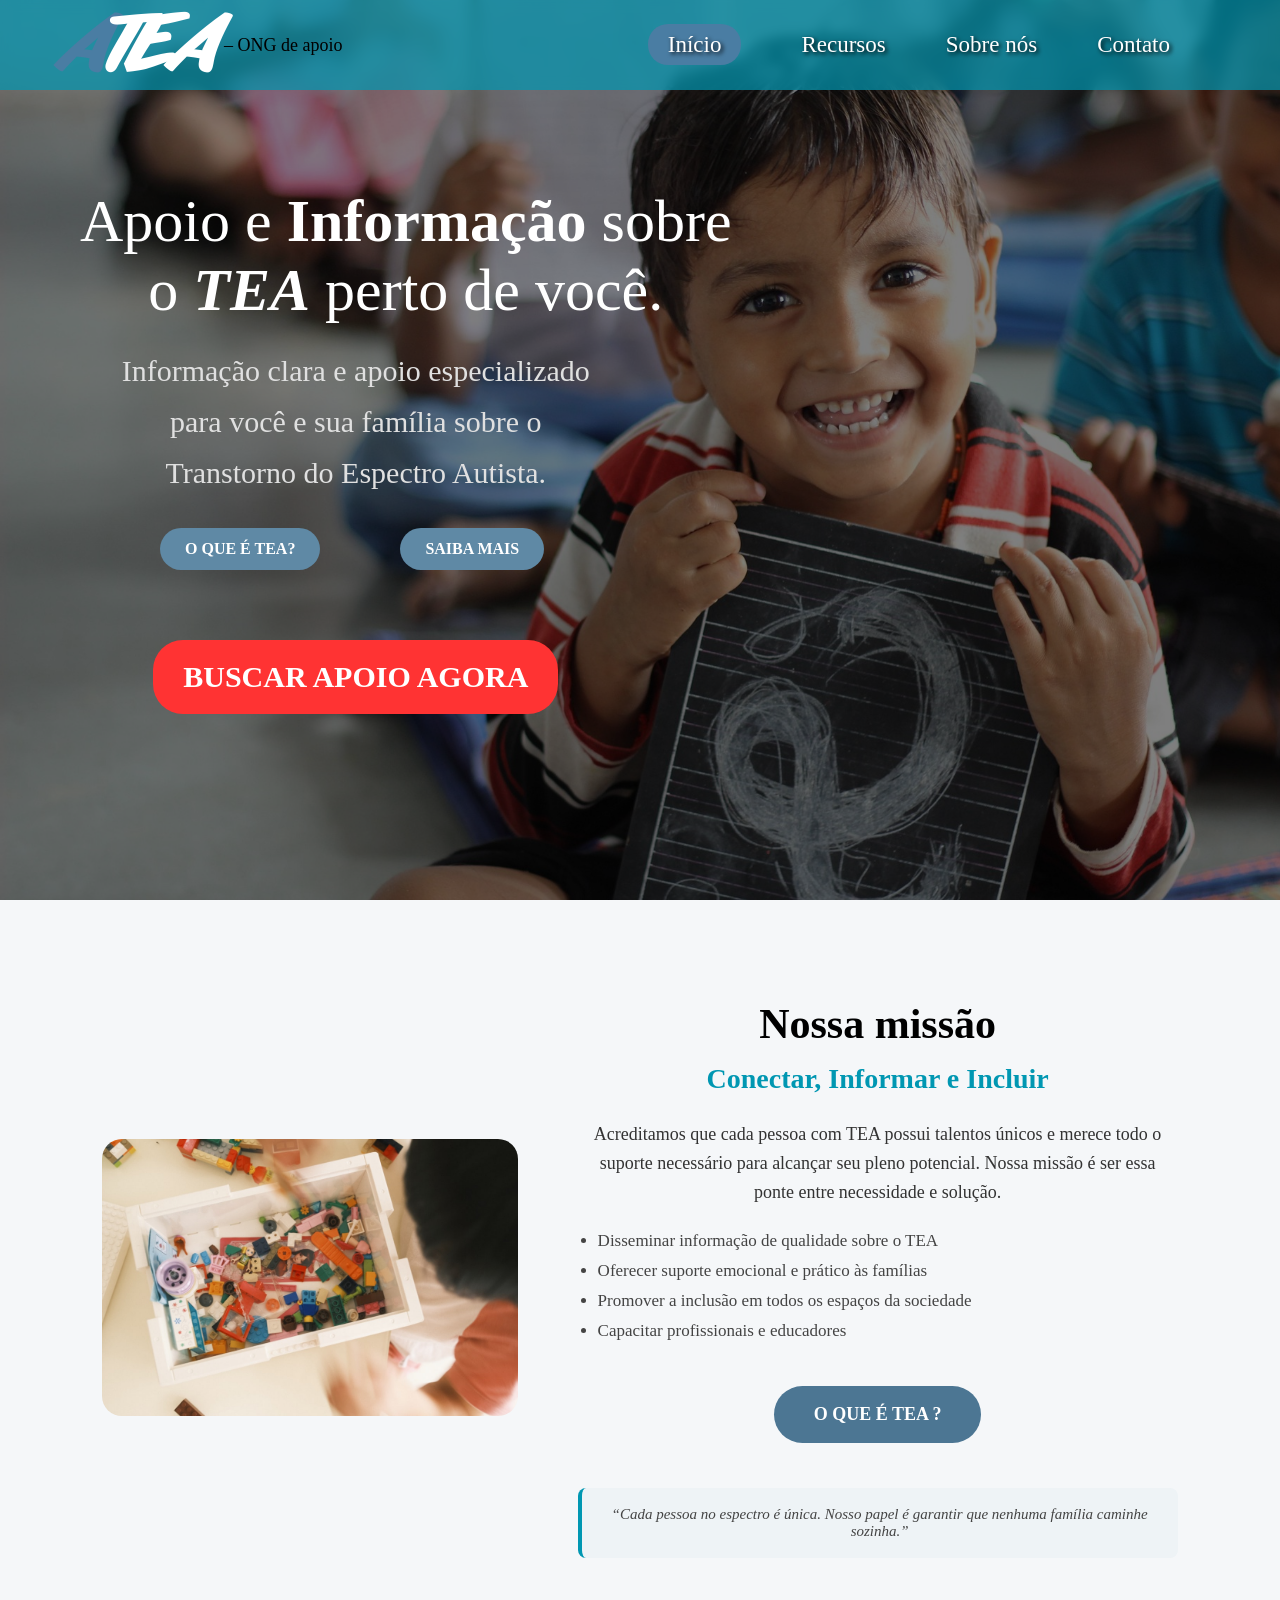
==== index.html @ 70c64d8e "Corrigindo nome dos arquivos para lowercase" ====
<!DOCTYPE html>
<html lang="pt-BR">
<head>
    <meta charset="UTF-8">
    <meta name="viewport" content="width=device-width, initial-scale=1.0">
    <title>ATEA - ONG de Apoio</title>
    <link rel="stylesheet" href="style.css">
</head>
<body>
    <section id="home">
        <header>
            <div class="logo">
                <h1><span class="azul">A</span>TEA</h1>
                <span class="sub">– ONG de apoio</span>
            </div>

            <nav>
                <ul>
                    <li><a href="#" class="active">Início</a></li>
                    <li><a href="#">Recursos</a></li>
                    <li><a href="#">Sobre nós</a></li>
                    <li><a href="#">Contato</a></li>
                </ul>
            </nav>
        </header>

        <section class="principal">
            <div class="overlay"></div>

            <div class="texto-principal">
                <h2>
                    Apoio e <strong>Informação</strong> sobre <br>
                    o <em>TEA</em> perto de você.
                </h2>

                <p>
                    Informação clara e apoio especializado <br>
                    para você e sua família sobre o <br>
                    Transtorno do Espectro Autista.
                </p>

                <div class="buttons">
                    <a href="#" class="btn">O QUE É TEA?</a>
                    <a href="#mission" class="btn">SAIBA MAIS</a>
                </div>

                <a href="#" class="btn-ajuda">BUSCAR APOIO AGORA</a>
            </div>
        </section>
    </section>
<section id="mission" class="mission">

    <div class="mission-container">

        <div class="mission-image">
            <img src="Assets/photo-1623203637967-fc58b8f80b10.jpg" alt="Criança brincando com blocos coloridos">
        </div>

        <div class="mission-content">

            <h1>Nossa missão</h1>
            <h2>Conectar, Informar e Incluir</h2>

            <p>
                Acreditamos que cada pessoa com TEA possui talentos únicos e
                merece todo o suporte necessário para alcançar seu pleno potencial.
                Nossa missão é ser essa ponte entre necessidade e solução.
            </p>

            <ul>
                <li>Disseminar informação de qualidade sobre o TEA</li>
                <li>Oferecer suporte emocional e prático às famílias</li>
                <li>Promover a inclusão em todos os espaços da sociedade</li>
                <li>Capacitar profissionais e educadores</li>
            </ul>

            <a href="#" class="btn-mission">O QUE É TEA ?</a>

            <blockquote>
                “Cada pessoa no espectro é única. Nosso papel é garantir que nenhuma família caminhe sozinha.”
            </blockquote>

        </div>

    </div>

</section>
</body>
</html>
---- style.css ----
* {
    margin: 0;
    padding: 0;
    box-sizing: border-box;
}
@font-face {
    font-family: Anothershabby ;
    src: url(Fonts/Anothershabby_trial.ttf);
}
@import url('https://fonts.googleapis.com/css2?family=Libre+Baskerville:ital,wght@0,400..700;1,400..700&display=swap');


body {
    font-family: Arial, Helvetica, sans-serif;
    padding-top: 30px; /* Compensa header fixo */
}
#home{ 
    background: url(Assets/Main-Background.jpg) center center/cover;
    background-position: 0% 0px;
}
html {
    scroll-behavior: smooth;
}



header {
    width: 100%;
    height: 90px;
    background-color: rgba(0, 151, 178, 0.70);
    backdrop-filter: blur(6px);
    display: flex;
    justify-content: space-between;
    align-items: center;
    padding: 0 60px;
    position:fixed;
    top: 0;
    z-index: 1000;
}

.logo {
    display: flex;
    align-items: center;
    gap: 10px;
}

.logo h1 {
    font-size: 40px;
    color: white;
    font-style: italic;
    font-family: anothershabby;
    font-size: 70px;
    margin-top:  15px;
}

.logo .azul {
    color: #4a7da3;
}

.logo .sub {
    color: black;
    font-size: 18px;
    font-family: Libre Baskerville;
}

nav ul {
    list-style: none;
    display: flex;
    gap: 40px;
    font-family: Libre Baskerville;
    margin-right: 40px;
}

nav a {
    text-decoration: none;
    text-shadow: black 2px 2px 4px ;
    color: white;
    font-size: 23px;
    transition: 0.3s;
    margin: 10px;
}

nav a:hover {
    opacity: 0.8;
}

nav .active {
    background-color: #4a7da3;
    padding: 8px 20px;
    border-radius: 20px;
}


.principal {
    height: 100vh;
    position: relative;
    display: flex;
    align-items: center;
    padding: 0 80px;
    text-align: center;
    margin-top: -30px
}

.overlay {
    position: absolute;
    inset: 0;
    background: rgba(0, 0, 0, 0.5);
    z-index: 1;
    pointer-events: none;
}

.texto-principal {
    position: relative;
    color: white;
    max-width: 700px;
    z-index: 2;
}

.texto-principal h2 {
    font-size: 60px;
    font-weight: 300;
    margin-bottom: 20px;
    font-family: Alice;
}

.texto-principal h2 strong {
    font-weight: 700;
}

.texto-principal h2 em {
    font-style: italic;
    font-weight: 600;
}

.texto-principal p {
    font-size: 30px;
    line-height: 1.7;
    margin-right: 100px;
    margin-bottom: 30px;
    color: #e0e0e0;
    font-family: merryweather;
    
}

.buttons {
    display: flex;
    gap: 0px;
    
}

.btn {
    background-color: #5f89a5;
    padding: 12px 25px;
    border-radius: 25px;
    text-decoration: none;
    color: white;
    font-weight: bold;
    transition: 0.3s;
    margin-left: 80px;
    font-family: Libre Baskerville;
}

.btn:hover {
    background-color: #4b6f87;
}


.btn-ajuda {
    display: inline-block;
    background-color: #ff3333;
    padding: 20px 30px;
    border-radius: 30px;
    text-decoration: none;
    color: white;
    font-size: 30px;
    font-weight: bold;
    transition: 0.3s;
    margin-top:70px ;
    margin-right: 100px;
    font-family: league spartan;
}

.btn-ajuda:hover {
    background-color: #cc0000;
}
/* ================= MISSÃO ================= */

.mission {
    padding: 100px 8%;
    background-color: #f5f7f9;
    text-align: center;
}

.mission-container {
    display: flex;
    align-items: center;
    justify-content: center;
    gap: 60px;
}

/* ===== IMAGEM ===== */

.mission-image img {
    width: 500px;
    max-width: 100%;
    border-radius: 20px;
    object-fit: cover;
}

/* ===== CONTEÚDO ===== */

.mission-content {
    max-width: 600px;
}

.mission-content h1 {
    font-size: 42px; 
    margin-bottom: 15px;
    font-weight: 600;
    font-family: playfair display;
}

.mission-content h2 {
    font-size: 28px;
    color: #0097b2;
    margin-bottom: 25px;
    font-weight: 600;
    font-family: DM serif display;
}

.mission-content p {
    font-size: 18px;
    line-height: 1.6;
    margin-bottom: 25px;
    color: #333;
    font-family: cormorant garamond
}

.mission-content ul {
    margin-bottom: 45px; 
    padding-left: 20px;
    font-family: libre baskerville;
    text-align: left;
}

.mission-content ul li {
    margin-bottom: 10px;
    font-size: 17px;
    color: #444;
}

/* ===== BOTÃO ===== */

.btn-mission {
    display: inline-block;
    background-color: #4c7693;
    color: white;
    padding: 18px 40px;
    border-radius: 50px;
    text-decoration: none;
    font-weight: bold;
    font-size: 18px;
    transition: 0.3s ease;
    font-family: libre baskerville;
}

.btn-mission:hover {
    background-color: #36586f;
    transform: scale(1.05);
}

/* ===== FRASE FINAL ===== */

.mission-content blockquote {
    margin-top: 45px;
    font-style: italic;
    background: #eef3f6; 
    padding: 18px 25px;
    border-left: 4px solid #0097b2;
    border-radius: 8px;
    font-size: 15px;
    color: #444;
    font-family: libre baskerville;
}
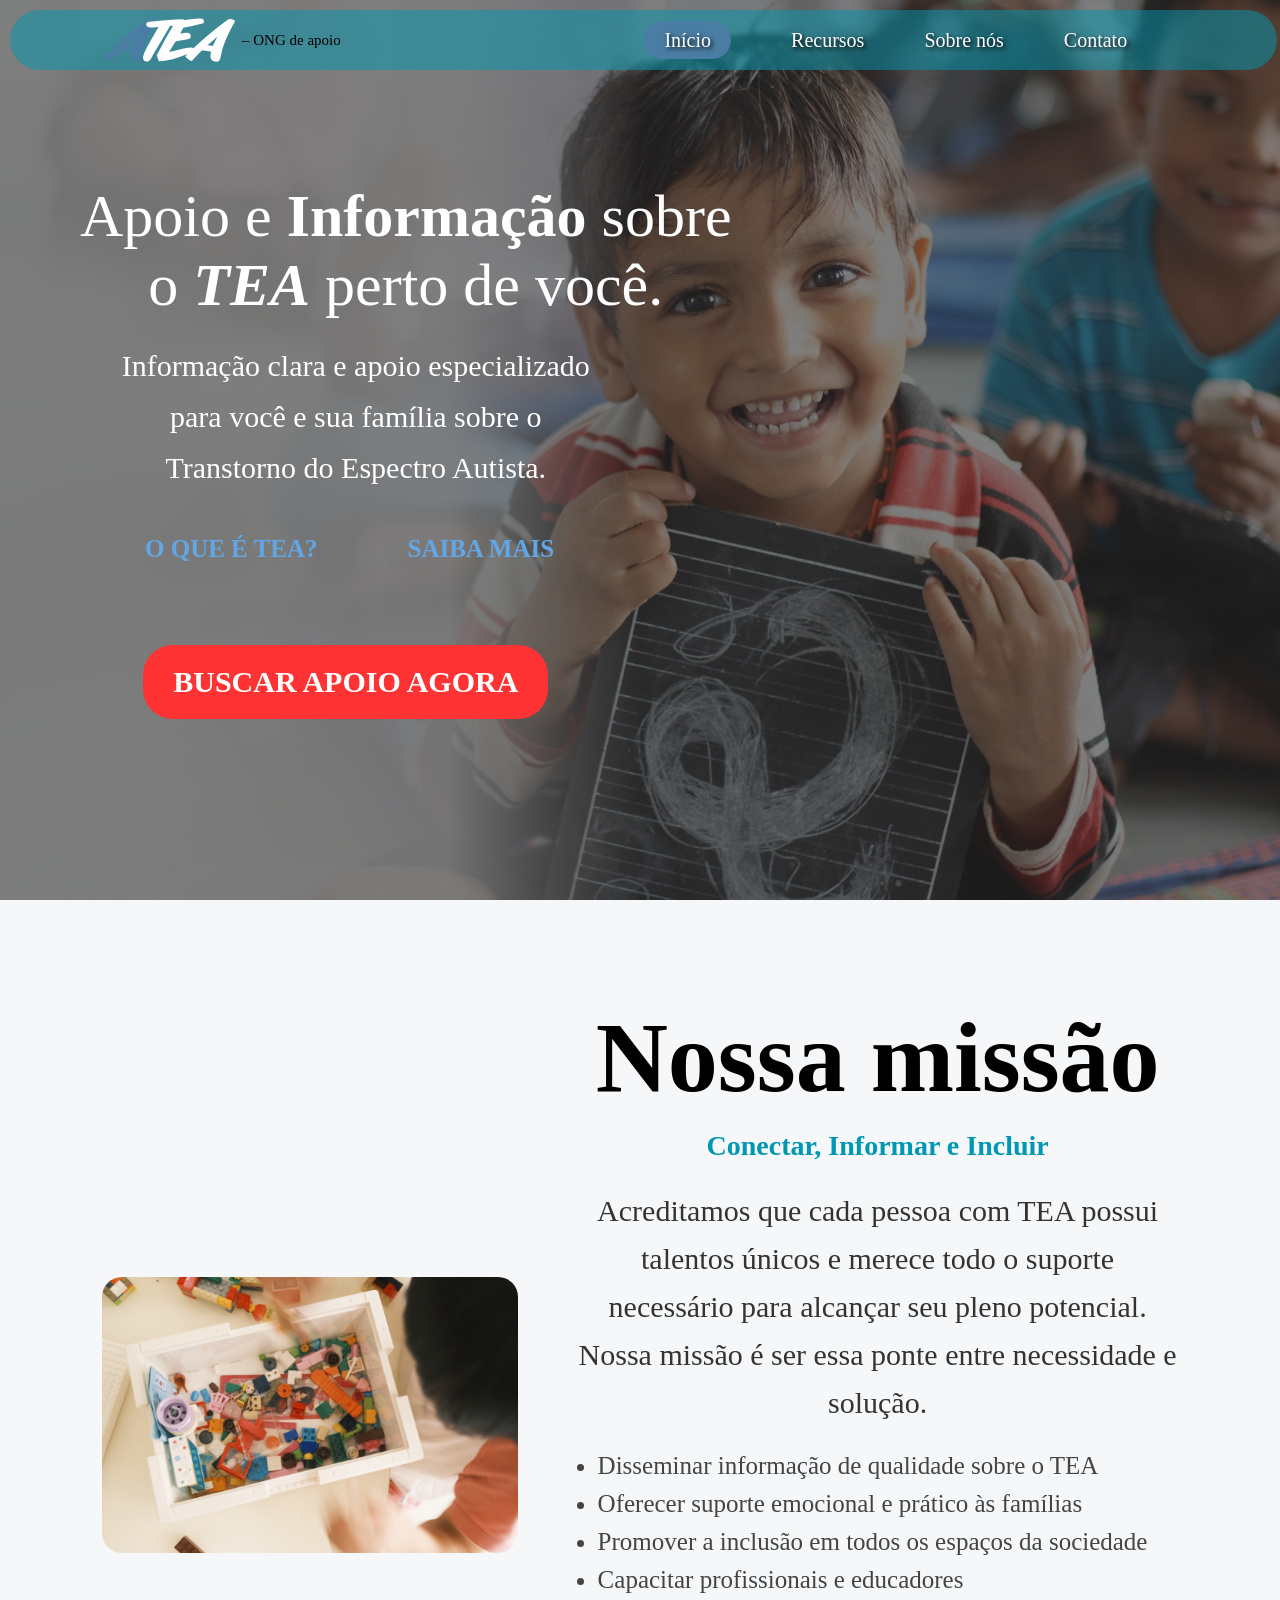
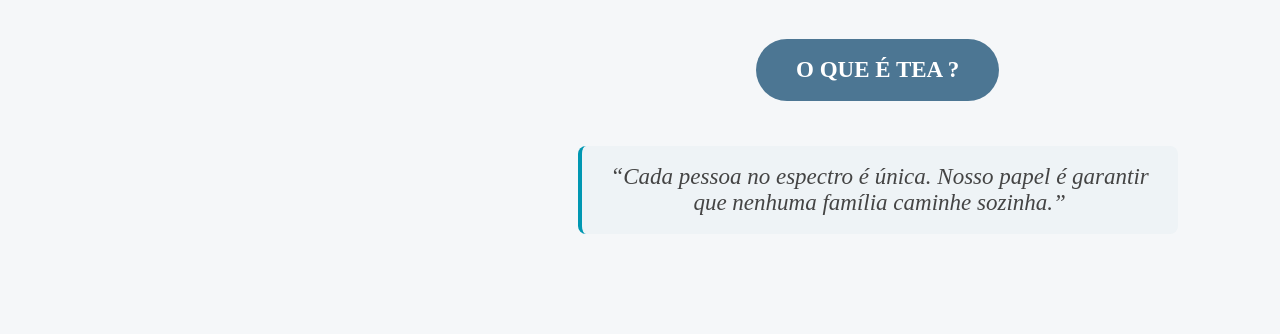
==== commit 7378b225: "Atualização 0.8// pg O que é TEA//" ====
--- a/index.html
+++ b/index.html
@@ -40,7 +40,7 @@
                 </p>
 
                 <div class="buttons">
-                    <a href="#" class="btn">O QUE É TEA?</a>
+                    <a href="O que é TEA.html" class="btn">O QUE É TEA?</a>
                     <a href="#mission" class="btn">SAIBA MAIS</a>
                 </div>
 
@@ -74,7 +74,7 @@
                 <li>Capacitar profissionais e educadores</li>
             </ul>
 
-            <a href="#" class="btn-mission">O QUE É TEA ?</a>
+            <a href="O que é TEA.html" class="btn-mission">O QUE É TEA ?</a>
 
             <blockquote>
                 “Cada pessoa no espectro é única. Nosso papel é garantir que nenhuma família caminhe sozinha.”
--- a/style.css
+++ b/style.css
@@ -15,9 +15,13 @@
     font-family: Arial, Helvetica, sans-serif;
     padding-top: 30px; /* Compensa header fixo */
 }
-#home{ 
-    background: url(Assets/Main-Background.jpg) center center/cover;
-    background-position: 0% 0px;
+#home{
+    background:
+    linear-gradient(to right, rgba(255,255,255,0.9) 35%, rgba(247, 243, 243, 0.2) 50%),
+    url(Assets/Main-Background.jpg);
+
+    background-size: cover;
+    background-position: right;
 }
 html {
     scroll-behavior: smooth;
@@ -26,17 +30,19 @@
 
 
 header {
-    width: 100%;
-    height: 90px;
-    background-color: rgba(0, 151, 178, 0.70);
-    backdrop-filter: blur(6px);
+    width: 99%;
+    height: 60px;
+    background-color: rgba(0, 151, 178, 0.50);
+    backdrop-filter: blur(2px);
     display: flex;
     justify-content: space-between;
     align-items: center;
-    padding: 0 60px;
+    padding: 0 100px;
     position:fixed;
     top: 0;
     z-index: 1000;
+    border-radius: 100px;
+    margin: 10px;
 }
 
 .logo {
@@ -46,11 +52,10 @@
 }
 
 .logo h1 {
-    font-size: 40px;
+    font-size: 50px;
     color: white;
     font-style: italic;
     font-family: anothershabby;
-    font-size: 70px;
     margin-top:  15px;
 }
 
@@ -60,7 +65,8 @@
 
 .logo .sub {
     color: black;
-    font-size: 18px;
+    margin: 10px;
+    font-size: 15px;
     font-family: Libre Baskerville;
 }
 
@@ -68,7 +74,7 @@
     list-style: none;
     display: flex;
     gap: 40px;
-    font-family: Libre Baskerville;
+    font-family: clear sans;
     margin-right: 40px;
 }
 
@@ -76,7 +82,7 @@
     text-decoration: none;
     text-shadow: black 2px 2px 4px ;
     color: white;
-    font-size: 23px;
+    font-size: 20px;
     transition: 0.3s;
     margin: 10px;
 }
@@ -138,7 +144,7 @@
     line-height: 1.7;
     margin-right: 100px;
     margin-bottom: 30px;
-    color: #e0e0e0;
+    color: white;
     font-family: merryweather;
     
 }
@@ -150,19 +156,19 @@
 }
 
 .btn {
-    background-color: #5f89a5;
     padding: 12px 25px;
     border-radius: 25px;
     text-decoration: none;
-    color: white;
+    color: #63a6e6;
     font-weight: bold;
     transition: 0.3s;
-    margin-left: 80px;
+    margin-left: 40px;
     font-family: Libre Baskerville;
+    font-size: 25px;
 }
 
 .btn:hover {
-    background-color: #4b6f87;
+    background-color: #e3f8f6;
 }
 
 
@@ -177,7 +183,7 @@
     font-weight: bold;
     transition: 0.3s;
     margin-top:70px ;
-    margin-right: 100px;
+    margin-right: 120px;
     font-family: league spartan;
 }
 
@@ -202,7 +208,7 @@
 /* ===== IMAGEM ===== */
 
 .mission-image img {
-    width: 500px;
+    width: 750px;
     max-width: 100%;
     border-radius: 20px;
     object-fit: cover;
@@ -215,7 +221,7 @@
 }
 
 .mission-content h1 {
-    font-size: 42px; 
+    font-size: 100px; 
     margin-bottom: 15px;
     font-weight: 600;
     font-family: playfair display;
@@ -230,7 +236,7 @@
 }
 
 .mission-content p {
-    font-size: 18px;
+    font-size: 30px;
     line-height: 1.6;
     margin-bottom: 25px;
     color: #333;
@@ -246,7 +252,7 @@
 
 .mission-content ul li {
     margin-bottom: 10px;
-    font-size: 17px;
+    font-size: 25px;
     color: #444;
 }
 
@@ -260,7 +266,7 @@
     border-radius: 50px;
     text-decoration: none;
     font-weight: bold;
-    font-size: 18px;
+    font-size: 23px;
     transition: 0.3s ease;
     font-family: libre baskerville;
 }
@@ -279,7 +285,135 @@
     padding: 18px 25px;
     border-left: 4px solid #0097b2;
     border-radius: 8px;
-    font-size: 15px;
+    font-size: 23px;
     color: #444;
     font-family: libre baskerville;
+}
+/* ================= RESPONSIVO MOBILE ================= */
+
+@media (max-width: 768px) {
+
+    /* ===== HEADER ===== */
+
+   header {
+    position: row;
+    flex-direction: row;
+    padding: 10px 15px;
+}
+.logo {
+    margin-top:30px;
+    display: flex;
+    flex-direction: column; 
+    align-items: flex-start; 
+    gap: 0px;
+}
+
+    .logo h1 {
+        font-size: 28px;
+        margin-top: 5px;
+        margin:0;
+    }
+
+    
+    .logo .sub {
+        font-size: 0px;
+        display: flex;
+        flex-direction: column;
+    }
+
+    nav ul {
+        flex-direction: row;
+        gap: 15px;
+        margin: 10px 0 0 0;
+    }
+
+    nav a {
+        font-size: 14px;
+    }
+
+    /* ===== HERO ===== */
+
+    .principal {
+        height: auto;
+        padding: 120px 20px 60px 20px;
+        text-align: center;
+        margin-top: 0;
+        justify-content: center;
+    }
+
+    .texto-principal {
+        max-width: 100%;
+    }
+
+    .texto-principal h2 {
+        font-size: 32px;
+    }
+
+    .texto-principal p {
+        font-size: 18px;
+        margin-right: 0;
+    }
+
+    .buttons {
+        flex-direction: column;
+        align-items: center;
+        gap: 20px;
+    }
+
+    .btn {
+        margin-left: 0;
+        width: 80%;
+        text-align: center;
+    }
+
+    .btn-ajuda {
+        font-size: 20px;
+        padding: 15px 20px;
+        margin: 40px 0 0 0;
+        width: 85%;
+        text-align: center;
+    }
+
+    /* ===== MISSÃO ===== */
+
+    .mission {
+        padding: 70px 20px;
+    }
+
+    .mission-container {
+        flex-direction: column;
+        gap: 40px;
+        text-align: center;
+    }
+
+    .mission-image img {
+        width: 100%;
+    }
+
+    .mission-content {
+        max-width: 100%;
+    }
+
+    .mission-content h1 {
+        font-size: 30px;
+    }
+
+    .mission-content h2 {
+        font-size: 22px;
+    }
+
+    .mission-content p {
+        font-size: 16px;
+    }
+
+    .mission-content ul {
+        text-align: left;
+    }
+
+    .btn-mission {
+        width: 80%;
+        font-size: 16px;
+        padding: 15px 20px;
+    }
+
 }
